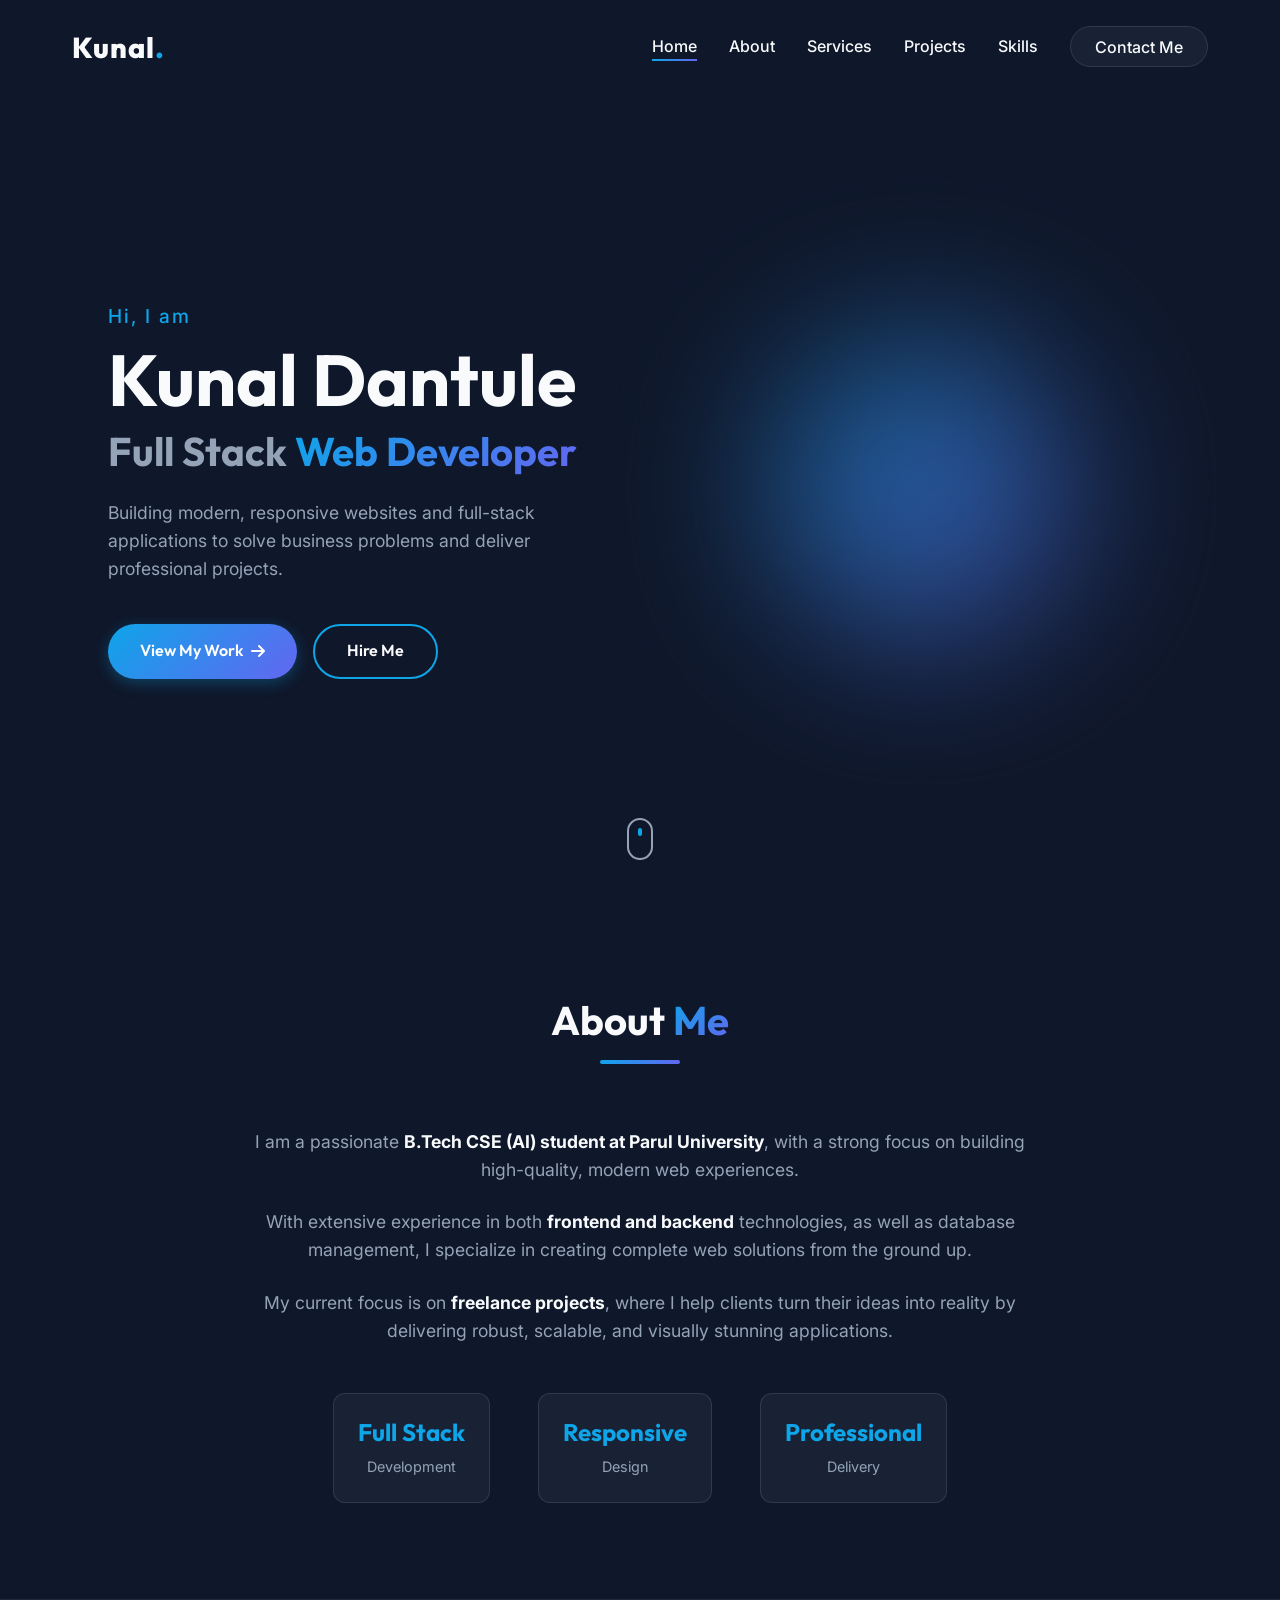
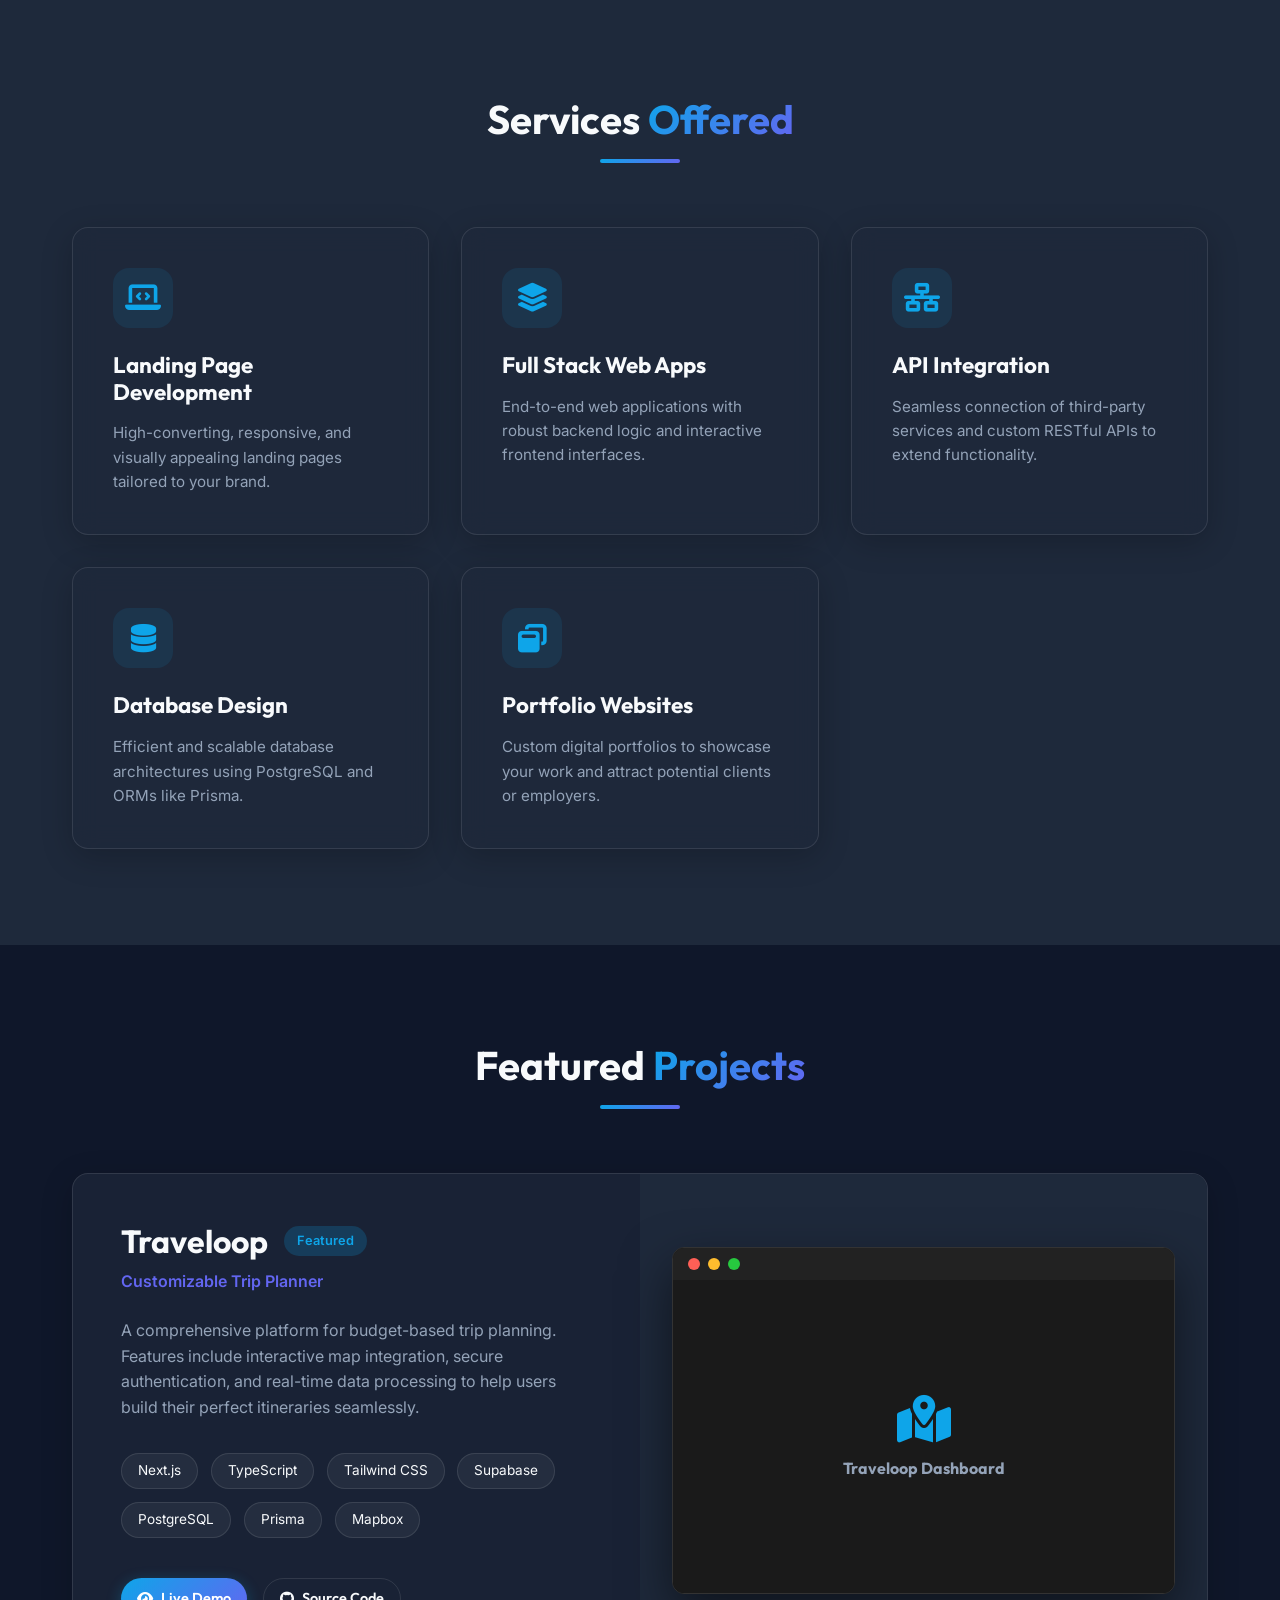
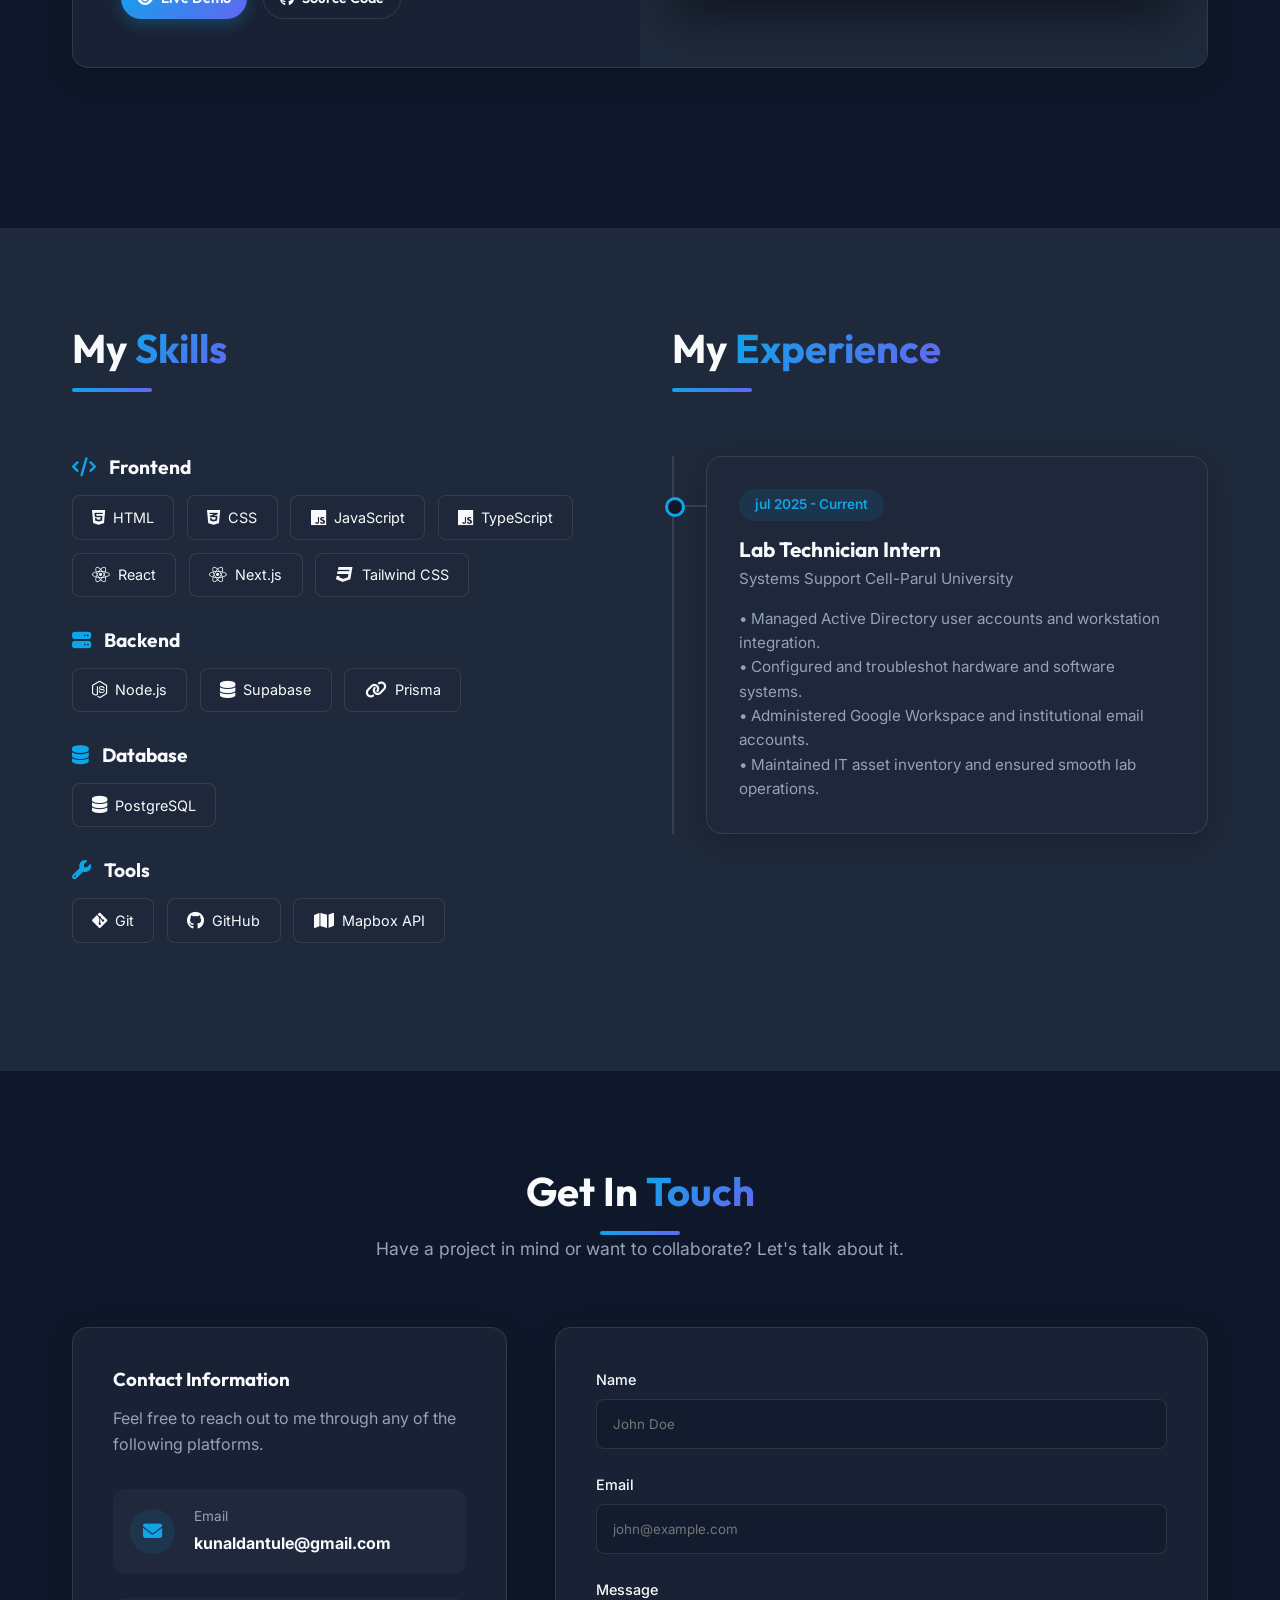
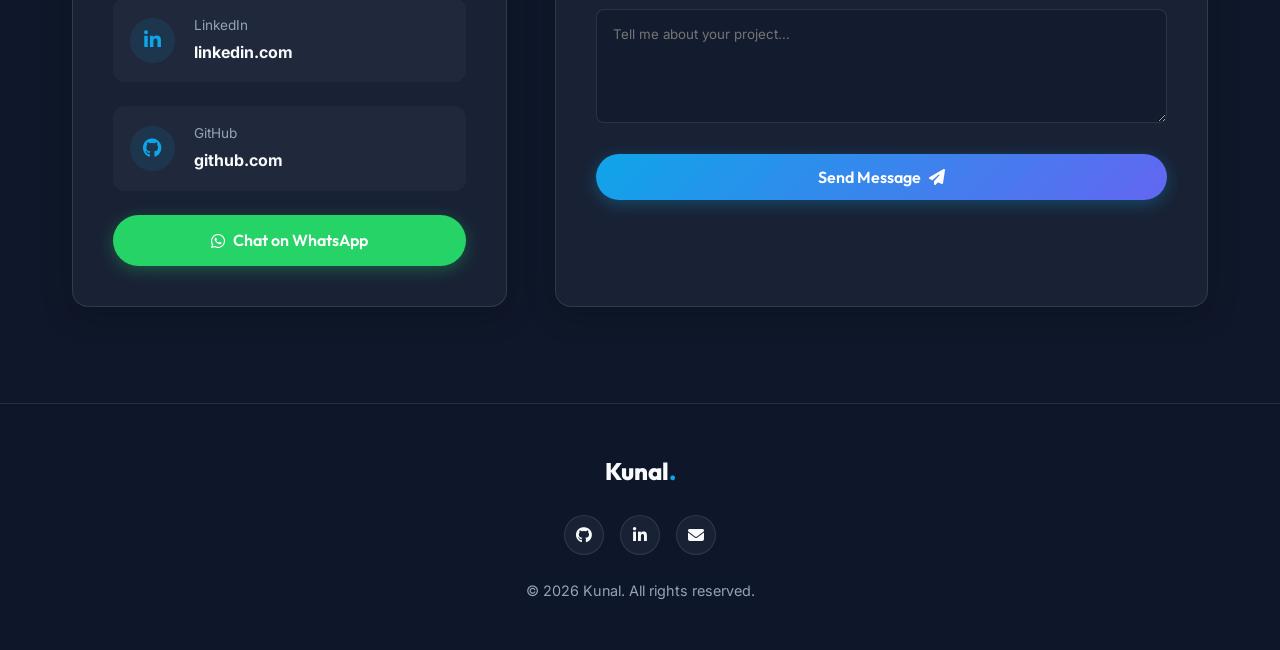
==== index.html @ 317f8882 "first commit" ====
<!DOCTYPE html>
<html lang="en">

<head>
    <meta charset="UTF-8">
    <meta name="viewport" content="width=device-width, initial-scale=1.0">
    <title>Kunal | Full Stack Web Developer</title>
    <meta name="description"
        content="Portfolio of Kunal, a Full Stack Web Developer and B.Tech CSE (AI) student at Parul University.">
    <!-- Google Fonts -->
    <link rel="preconnect" href="https://fonts.googleapis.com">
    <link rel="preconnect" href="https://fonts.gstatic.com" crossorigin>
    <link
        href="https://fonts.googleapis.com/css2?family=Outfit:wght@300;400;500;600;700;800&family=Inter:wght@400;500;600&display=swap"
        rel="stylesheet">
    <!-- FontAwesome for Icons -->
    <link rel="stylesheet" href="https://cdnjs.cloudflare.com/ajax/libs/font-awesome/6.4.0/css/all.min.css">
    <!-- Custom CSS -->
    <link rel="stylesheet" href="css/style.css">
</head>

<body>
    <!-- Navigation -->
    <nav class="navbar" id="navbar">
        <div class="container nav-container">
            <a href="#home" class="logo">Kunal<span>.</span></a>
            <div class="menu-toggle" id="mobile-menu">
                <span class="bar"></span>
                <span class="bar"></span>
                <span class="bar"></span>
            </div>
            <ul class="nav-menu">
                <li><a href="#home" class="nav-link">Home</a></li>
                <li><a href="#about" class="nav-link">About</a></li>
                <li><a href="#services" class="nav-link">Services</a></li>
                <li><a href="#projects" class="nav-link">Projects</a></li>
                <li><a href="#skills" class="nav-link">Skills</a></li>
                <li><a href="#contact" class="nav-link btn-nav">Contact Me</a></li>
            </ul>
        </div>
    </nav>

    <!-- Hero Section -->
    <section id="home" class="hero">
        <div class="container hero-container">
            <div class="hero-content reveal">
                <p class="greeting">Hi, I am</p>
                <h1 class="name">Kunal Dantule</h1>
                <h2 class="title">Full Stack <span class="gradient-text">Web Developer</span></h2>
                <p class="value-prop">Building modern, responsive websites and full-stack applications to solve business
                    problems and deliver professional projects.</p>
                <div class="hero-cta">
                    <a href="#projects" class="btn btn-primary">View My Work <i class="fa-solid fa-arrow-right"></i></a>
                    <a href="#contact" class="btn btn-secondary">Hire Me</a>
                </div>
            </div>
            <div class="hero-image reveal-right">
                <!-- Abstract glowing shape instead of actual image for now -->
                <div class="glow-shape"></div>
            </div>
        </div>
        <div class="scroll-indicator">
            <a href="#about">
                <div class="mouse"></div>
            </a>
        </div>
    </section>

    <!-- About Section -->
    <section id="about" class="about section-padding">
        <div class="container">
            <div class="section-title reveal">
                <h2>About <span class="gradient-text">Me</span></h2>
                <div class="underline"></div>
            </div>
            <div class="about-content">
                <div class="about-text reveal">
                    <p>I am a passionate <strong>B.Tech CSE (AI) student at Parul University</strong>, with a strong
                        focus on building high-quality, modern web experiences.</p>
                    <p>With extensive experience in both <strong>frontend and backend</strong> technologies, as well as
                        database management, I specialize in creating complete web solutions from the ground up.</p>
                    <p>My current focus is on <strong>freelance projects</strong>, where I help clients turn their ideas
                        into reality by delivering robust, scalable, and visually stunning applications.</p>

                    <div class="stats-container">
                        <div class="stat-item">
                            <h3>Full Stack</h3>
                            <p>Development</p>
                        </div>
                        <div class="stat-item">
                            <h3>Responsive</h3>
                            <p>Design</p>
                        </div>
                        <div class="stat-item">
                            <h3>Professional</h3>
                            <p>Delivery</p>
                        </div>
                    </div>
                </div>
            </div>
        </div>
    </section>

    <!-- Services Section -->
    <section id="services" class="services section-padding bg-alt">
        <div class="container">
            <div class="section-title reveal">
                <h2>Services <span class="gradient-text">Offered</span></h2>
                <div class="underline"></div>
            </div>
            <div class="services-grid">
                <div class="service-card glass reveal">
                    <div class="icon-wrapper"><i class="fa-solid fa-laptop-code"></i></div>
                    <h3>Landing Page Development</h3>
                    <p>High-converting, responsive, and visually appealing landing pages tailored to your brand.</p>
                </div>
                <div class="service-card glass reveal delay-1">
                    <div class="icon-wrapper"><i class="fa-solid fa-layer-group"></i></div>
                    <h3>Full Stack Web Apps</h3>
                    <p>End-to-end web applications with robust backend logic and interactive frontend interfaces.</p>
                </div>
                <div class="service-card glass reveal delay-2">
                    <div class="icon-wrapper"><i class="fa-solid fa-network-wired"></i></div>
                    <h3>API Integration</h3>
                    <p>Seamless connection of third-party services and custom RESTful APIs to extend functionality.</p>
                </div>
                <div class="service-card glass reveal">
                    <div class="icon-wrapper"><i class="fa-solid fa-database"></i></div>
                    <h3>Database Design</h3>
                    <p>Efficient and scalable database architectures using PostgreSQL and ORMs like Prisma.</p>
                </div>
                <div class="service-card glass reveal delay-1">
                    <div class="icon-wrapper"><i class="fa-solid fa-window-restore"></i></div>
                    <h3>Portfolio Websites</h3>
                    <p>Custom digital portfolios to showcase your work and attract potential clients or employers.</p>
                </div>
            </div>
        </div>
    </section>

    <!-- Featured Projects Section -->
    <section id="projects" class="projects section-padding">
        <div class="container">
            <div class="section-title reveal">
                <h2>Featured <span class="gradient-text">Projects</span></h2>
                <div class="underline"></div>
            </div>
            <div class="project-showcase reveal">
                <div class="project-card glass">
                    <div class="project-info">
                        <div class="project-header">
                            <h3>Traveloop</h3>
                            <span class="badge">Featured</span>
                        </div>
                        <p class="project-subtitle">Customizable Trip Planner</p>
                        <p class="project-desc">A comprehensive platform for budget-based trip planning. Features
                            include interactive map integration, secure authentication, and real-time data processing to
                            help users build their perfect itineraries seamlessly.</p>

                        <div class="tech-stack">
                            <span class="tech-tag">Next.js</span>
                            <span class="tech-tag">TypeScript</span>
                            <span class="tech-tag">Tailwind CSS</span>
                            <span class="tech-tag">Supabase</span>
                            <span class="tech-tag">PostgreSQL</span>
                            <span class="tech-tag">Prisma</span>
                            <span class="tech-tag">Mapbox</span>
                        </div>

                        <div class="project-links">
                            <a href="#" class="btn btn-primary btn-sm"><i class="fa-solid fa-eye"></i> Live Demo</a>
                            <a href="#" class="btn btn-outline btn-sm"><i class="fa-brands fa-github"></i> Source
                                Code</a>
                        </div>
                    </div>
                    <div class="project-visual">
                        <div class="browser-mockup">
                            <div class="browser-header">
                                <span class="dot red"></span>
                                <span class="dot yellow"></span>
                                <span class="dot green"></span>
                            </div>
                            <div class="browser-content">
                                <div class="mockup-placeholder">
                                    <i class="fa-solid fa-map-location-dot"></i>
                                    <h4>Traveloop Dashboard</h4>
                                </div>
                            </div>
                        </div>
                    </div>
                </div>
            </div>
        </div>
    </section>

    <!-- Skills & Experience Section -->
    <section id="skills" class="skills-exp section-padding bg-alt">
        <div class="container">
            <div class="grid-2-col">
                <!-- Skills -->
                <div class="skills-section reveal">
                    <div class="section-title left">
                        <h2>My <span class="gradient-text">Skills</span></h2>
                        <div class="underline"></div>
                    </div>

                    <div class="skill-category">
                        <h3><i class="fa-solid fa-code"></i> Frontend</h3>
                        <div class="skill-tags">
                            <span class="skill-tag"><i class="fa-brands fa-html5"></i> HTML</span>
                            <span class="skill-tag"><i class="fa-brands fa-css3-alt"></i> CSS</span>
                            <span class="skill-tag"><i class="fa-brands fa-js"></i> JavaScript</span>
                            <span class="skill-tag"><i class="fa-brands fa-js"></i> TypeScript</span>
                            <span class="skill-tag"><i class="fa-brands fa-react"></i> React</span>
                            <span class="skill-tag"><i class="fa-brands fa-react"></i> Next.js</span>
                            <span class="skill-tag"><i class="fa-brands fa-css3"></i> Tailwind CSS</span>
                        </div>
                    </div>

                    <div class="skill-category">
                        <h3><i class="fa-solid fa-server"></i> Backend</h3>
                        <div class="skill-tags">
                            <span class="skill-tag"><i class="fa-brands fa-node-js"></i> Node.js</span>
                            <span class="skill-tag"><i class="fa-solid fa-database"></i> Supabase</span>
                            <span class="skill-tag"><i class="fa-solid fa-link"></i> Prisma</span>
                        </div>
                    </div>

                    <div class="skill-category">
                        <h3><i class="fa-solid fa-database"></i> Database</h3>
                        <div class="skill-tags">
                            <span class="skill-tag"><i class="fa-solid fa-database"></i> PostgreSQL</span>
                        </div>
                    </div>

                    <div class="skill-category">
                        <h3><i class="fa-solid fa-wrench"></i> Tools</h3>
                        <div class="skill-tags">
                            <span class="skill-tag"><i class="fa-brands fa-git-alt"></i> Git</span>
                            <span class="skill-tag"><i class="fa-brands fa-github"></i> GitHub</span>
                            <span class="skill-tag"><i class="fa-solid fa-map"></i> Mapbox API</span>
                        </div>
                    </div>
                </div>

                <!-- Experience -->
                <div class="experience-section reveal delay-1">
                    <div class="section-title left">
                        <h2>My <span class="gradient-text">Experience</span></h2>
                        <div class="underline"></div>
                    </div>

                    <div class="timeline">
                        <div class="timeline-item glass">
                            <div class="timeline-dot"></div>
                            <div class="timeline-date">jul 2025 - Current</div>
                            <h3 class="timeline-title">Lab Technician Intern</h3>
                            <p class="timeline-company">Systems Support Cell-Parul University</p>
                            <p class="timeline-desc">• Managed Active Directory user accounts and workstation integration. <br>
                            • Configured and troubleshot hardware and software systems. <br>
                            • Administered Google Workspace and institutional email accounts. <br>
                            • Maintained IT asset inventory and ensured smooth lab operations.</p>
                        </div>
                    </div>
                </div>
            </div>
        </div>
    </section>

    <!-- Contact Section -->
    <section id="contact" class="contact section-padding">
        <div class="container">
            <div class="section-title reveal">
                <h2>Get In <span class="gradient-text">Touch</span></h2>
                <div class="underline"></div>
                <p class="contact-subtitle">Have a project in mind or want to collaborate? Let's talk about it.</p>
            </div>

            <div class="contact-grid">
                <div class="contact-info glass reveal">
                    <h3>Contact Information</h3>
                    <p>Feel free to reach out to me through any of the following platforms.</p>

                    <ul class="contact-links">
                        <li>
                            <a href="mailto:kunaldantule@gmail.com" class="contact-item">
                                <div class="contact-icon"><i class="fa-solid fa-envelope"></i></div>
                                <div class="contact-text">
                                    <span>Email</span>
                                    <strong>kunaldantule@gmail.com</strong>
                                </div>
                            </a>
                        </li>
                        <li>
                            <a href="https://www.linkedin.com/in/kunaldantule95/" target="_blank" class="contact-item">
                                <div class="contact-icon"><i class="fa-brands fa-linkedin-in"></i></div>
                                <div class="contact-text">
                                    <span>LinkedIn</span>
                                    <strong>linkedin.com</strong>
                                </div>
                            </a>
                        </li>
                        <li>
                            <a href="https://github.com/Kunaladantule" target="_blank" class="contact-item">
                                <div class="contact-icon"><i class="fa-brands fa-github"></i></div>
                                <div class="contact-text">
                                    <span>GitHub</span>
                                    <strong>github.com</strong>
                                </div>
                            </a>
                        </li>
                    </ul>

                    <div class="whatsapp-cta mt-4">
                        <a href="https://wa.me/9584668971" target="_blank" class="btn btn-whatsapp full-width">
                            <i class="fa-brands fa-whatsapp"></i> Chat on WhatsApp
                        </a>
                    </div>
                </div>

                <div class="contact-form-container glass reveal delay-1">
                    <form id="contactForm" class="contact-form">
                        <input type="hidden" name="access_key" value="49dea5e5-f49d-4288-9aa3-abf41219e0f3">
                        <div class="form-group">
                            <label for="name">Name</label>
                            <input type="text" id="name" name="name" placeholder="John Doe" required>
                        </div>
                        <div class="form-group">
                            <label for="email">Email</label>
                            <input type="email" id="email" name="email" placeholder="john@example.com" required>
                        </div>
                        <div class="form-group">
                            <label for="message">Message</label>
                            <textarea id="message" name="message" rows="5" placeholder="Tell me about your project..."
                                required></textarea>
                        </div>
                        <button type="submit" class="btn btn-primary full-width">Send Message <i
                                class="fa-solid fa-paper-plane"></i></button>
                    </form>
                </div>
            </div>
        </div>
    </section>

    <!-- Footer -->
    <footer>
        <div class="container footer-container">
            <div class="footer-logo">Kunal<span>.</span></div>
            <div class="footer-socials">
                <a href="https://github.com/Kunaladantule"><i class="fa-brands fa-github"></i></a>
                <a href="https://www.linkedin.com/in/kunaldantule95/"><i class="fa-brands fa-linkedin-in"></i></a>
                <a href="mailto:kunaldantule@gmail.com"><i class="fa-solid fa-envelope"></i></a>
            </div>
            <p class="copyright">&copy; <span id="year"></span> Kunal. All rights reserved.</p>
        </div>
    </footer>


    <!-- Custom JS -->
    <script src="js/script.js"></script>
</body>

</html>
---- css/style.css ----
/* Variables */
:root {
    /* Colors */
    --bg-dark: #0f172a; /* Deep Slate */
    --bg-alt: #1e293b;
    --glass-bg: rgba(30, 41, 59, 0.7);
    --glass-border: rgba(255, 255, 255, 0.1);
    
    --primary: #0ea5e9; /* Light Blue */
    --secondary: #6366f1; /* Indigo */
    --gradient: linear-gradient(135deg, var(--primary), var(--secondary));
    
    --text-main: #f8fafc;
    --text-muted: #94a3b8;
    
    /* Typography */
    --font-heading: 'Outfit', sans-serif;
    --font-body: 'Inter', sans-serif;
    
    /* Transitions */
    --transition: all 0.3s ease;
}

* {
    margin: 0;
    padding: 0;
    box-sizing: border-box;
}

html {
    scroll-behavior: smooth;
    scroll-padding-top: 80px;
}

body {
    font-family: var(--font-body);
    background-color: var(--bg-dark);
    color: var(--text-main);
    line-height: 1.6;
    overflow-x: hidden;
}

h1, h2, h3, h4, h5, h6 {
    font-family: var(--font-heading);
    font-weight: 700;
    line-height: 1.2;
}

a {
    text-decoration: none;
    color: inherit;
    transition: var(--transition);
}

ul {
    list-style: none;
}

.container {
    max-width: 1200px;
    margin: 0 auto;
    padding: 0 2rem;
}

.section-padding {
    padding: 6rem 0;
}

.bg-alt {
    background-color: var(--bg-alt);
}

/* Typography & Utilities */
.gradient-text {
    background: var(--gradient);
    -webkit-background-clip: text;
    -webkit-text-fill-color: transparent;
    background-clip: text;
    color: transparent;
    display: inline-block;
}

.section-title {
    text-align: center;
    margin-bottom: 4rem;
}

.section-title.left {
    text-align: left;
}

.section-title h2 {
    font-size: 2.5rem;
    margin-bottom: 1rem;
}

.underline {
    width: 80px;
    height: 4px;
    background: var(--gradient);
    margin: 0 auto;
    border-radius: 2px;
}

.section-title.left .underline {
    margin: 0;
}

.glass {
    background: var(--glass-bg);
    backdrop-filter: blur(12px);
    -webkit-backdrop-filter: blur(12px);
    border: 1px solid var(--glass-border);
    border-radius: 16px;
    box-shadow: 0 8px 32px rgba(0, 0, 0, 0.2);
}

.mt-4 { margin-top: 1.5rem; }
.full-width { width: 100%; display: flex; justify-content: center;}

/* Buttons */
.btn {
    display: inline-flex;
    align-items: center;
    justify-content: center;
    gap: 0.5rem;
    padding: 0.8rem 2rem;
    border-radius: 50px;
    font-family: var(--font-heading);
    font-weight: 600;
    font-size: 1rem;
    cursor: pointer;
    transition: var(--transition);
    border: none;
}

.btn-primary {
    background: var(--gradient);
    color: white;
    box-shadow: 0 4px 15px rgba(14, 165, 233, 0.3);
}

.btn-primary:hover {
    transform: translateY(-3px);
    box-shadow: 0 8px 25px rgba(14, 165, 233, 0.4);
}

.btn-secondary {
    background: transparent;
    color: var(--text-main);
    border: 2px solid var(--primary);
}

.btn-secondary:hover {
    background: var(--primary);
    color: white;
}

.btn-outline {
    background: transparent;
    color: var(--text-main);
    border: 1px solid var(--glass-border);
}

.btn-outline:hover {
    background: rgba(255, 255, 255, 0.1);
}

.btn-sm {
    padding: 0.5rem 1rem;
    font-size: 0.9rem;
}

.btn-whatsapp {
    background: #25D366;
    color: white;
    box-shadow: 0 4px 15px rgba(37, 211, 102, 0.3);
}

.btn-whatsapp:hover {
    background: #128C7E;
    transform: translateY(-2px);
    box-shadow: 0 6px 20px rgba(37, 211, 102, 0.4);
}

/* Navigation */
.navbar {
    position: fixed;
    top: 0;
    left: 0;
    width: 100%;
    z-index: 1000;
    padding: 1.5rem 0;
    transition: var(--transition);
}

.navbar.scrolled {
    padding: 1rem 0;
    background: rgba(15, 23, 42, 0.9);
    backdrop-filter: blur(10px);
    border-bottom: 1px solid var(--glass-border);
    box-shadow: 0 4px 30px rgba(0, 0, 0, 0.3);
}

.nav-container {
    display: flex;
    justify-content: space-between;
    align-items: center;
}

.logo {
    font-family: var(--font-heading);
    font-size: 1.8rem;
    font-weight: 800;
    letter-spacing: 1px;
}

.logo span {
    color: var(--primary);
}

.nav-menu {
    display: flex;
    align-items: center;
    gap: 2rem;
}

.nav-link {
    font-size: 1rem;
    font-weight: 500;
    position: relative;
}

.nav-link::after {
    content: '';
    position: absolute;
    bottom: -5px;
    left: 0;
    width: 0;
    height: 2px;
    background: var(--gradient);
    transition: var(--transition);
}

.nav-link:hover::after,
.nav-link.active::after {
    width: 100%;
}

.btn-nav {
    background: var(--glass-bg);
    border: 1px solid var(--glass-border);
    padding: 0.6rem 1.5rem;
    border-radius: 50px;
}

.btn-nav::after {
    display: none;
}

.btn-nav:hover {
    background: var(--gradient);
    border-color: transparent;
}

.menu-toggle {
    display: none;
    cursor: pointer;
}

.bar {
    display: block;
    width: 25px;
    height: 3px;
    margin: 5px auto;
    transition: var(--transition);
    background-color: var(--text-main);
    border-radius: 3px;
}

/* Hero Section */
.hero {
    height: 100vh;
    display: flex;
    align-items: center;
    position: relative;
    padding-top: 80px;
}

.hero-container {
    display: grid;
    grid-template-columns: 1fr 1fr;
    gap: 4rem;
    align-items: center;
}

.greeting {
    color: var(--primary);
    font-size: 1.2rem;
    font-weight: 500;
    margin-bottom: 0.5rem;
    letter-spacing: 2px;
}

.name {
    font-size: 4.5rem;
    line-height: 1.1;
    margin-bottom: 0.5rem;
}

.title {
    font-size: 2.5rem;
    margin-bottom: 1.5rem;
    color: var(--text-muted);
}

.value-prop {
    font-size: 1.1rem;
    color: var(--text-muted);
    margin-bottom: 2.5rem;
    max-width: 500px;
}

.hero-cta {
    display: flex;
    gap: 1rem;
}

.hero-image {
    position: relative;
    height: 400px;
    display: flex;
    justify-content: center;
    align-items: center;
}

.glow-shape {
    width: 300px;
    height: 300px;
    background: var(--gradient);
    border-radius: 50%;
    filter: blur(80px);
    opacity: 0.6;
    animation: pulse 4s ease-in-out infinite alternate;
}

@keyframes pulse {
    0% { transform: scale(0.8); opacity: 0.4; }
    100% { transform: scale(1.2); opacity: 0.8; }
}

.scroll-indicator {
    position: absolute;
    bottom: 40px;
    left: 50%;
    transform: translateX(-50%);
    animation: bounce 2s infinite;
}

.mouse {
    width: 26px;
    height: 42px;
    border: 2px solid var(--text-muted);
    border-radius: 15px;
    position: relative;
}

.mouse::before {
    content: '';
    position: absolute;
    top: 8px;
    left: 50%;
    transform: translateX(-50%);
    width: 4px;
    height: 8px;
    background: var(--primary);
    border-radius: 2px;
}

@keyframes bounce {
    0%, 20%, 50%, 80%, 100% { transform: translateY(0) translateX(-50%); }
    40% { transform: translateY(-20px) translateX(-50%); }
    60% { transform: translateY(-10px) translateX(-50%); }
}

/* About Section */
.about-content {
    max-width: 800px;
    margin: 0 auto;
    text-align: center;
}

.about-text p {
    font-size: 1.1rem;
    color: var(--text-muted);
    margin-bottom: 1.5rem;
}

.about-text strong {
    color: var(--text-main);
}

.stats-container {
    display: flex;
    justify-content: center;
    gap: 3rem;
    margin-top: 3rem;
    flex-wrap: wrap;
}

.stat-item {
    padding: 1.5rem;
    background: var(--glass-bg);
    border: 1px solid var(--glass-border);
    border-radius: 12px;
    min-width: 150px;
    transition: var(--transition);
}

.stat-item:hover {
    transform: translateY(-5px);
    border-color: var(--primary);
}

.stat-item h3 {
    color: var(--primary);
    font-size: 1.5rem;
    margin-bottom: 0.5rem;
}

.stat-item p {
    margin: 0;
    font-size: 0.9rem;
}

/* Services Section */
.services-grid {
    display: grid;
    grid-template-columns: repeat(auto-fit, minmax(300px, 1fr));
    gap: 2rem;
}

.service-card {
    padding: 2.5rem;
    transition: var(--transition);
}

.service-card:hover {
    transform: translateY(-10px);
    border-color: rgba(14, 165, 233, 0.5);
    box-shadow: 0 15px 40px rgba(0, 0, 0, 0.4);
}

.icon-wrapper {
    width: 60px;
    height: 60px;
    border-radius: 16px;
    background: rgba(14, 165, 233, 0.1);
    display: flex;
    align-items: center;
    justify-content: center;
    font-size: 1.8rem;
    color: var(--primary);
    margin-bottom: 1.5rem;
    transition: var(--transition);
}

.service-card:hover .icon-wrapper {
    background: var(--gradient);
    color: white;
}

.service-card h3 {
    font-size: 1.4rem;
    margin-bottom: 1rem;
}

.service-card p {
    color: var(--text-muted);
    font-size: 0.95rem;
}

/* Projects Section */
.project-card {
    display: grid;
    grid-template-columns: 1fr 1fr;
    gap: 0;
    overflow: hidden;
    margin-bottom: 4rem;
}

.project-info {
    padding: 3rem;
    display: flex;
    flex-direction: column;
    justify-content: center;
}

.project-header {
    display: flex;
    align-items: center;
    gap: 1rem;
    margin-bottom: 0.5rem;
}

.project-header h3 {
    font-size: 2rem;
}

.badge {
    background: rgba(14, 165, 233, 0.2);
    color: var(--primary);
    padding: 0.3rem 0.8rem;
    border-radius: 50px;
    font-size: 0.8rem;
    font-weight: 600;
}

.project-subtitle {
    color: var(--secondary);
    font-weight: 600;
    margin-bottom: 1.5rem;
}

.project-desc {
    color: var(--text-muted);
    margin-bottom: 2rem;
}

.tech-stack {
    display: flex;
    flex-wrap: wrap;
    gap: 0.8rem;
    margin-bottom: 2.5rem;
}

.tech-tag {
    background: rgba(255, 255, 255, 0.05);
    border: 1px solid var(--glass-border);
    padding: 0.4rem 1rem;
    border-radius: 50px;
    font-size: 0.85rem;
    color: var(--text-main);
}

.project-links {
    display: flex;
    gap: 1rem;
}

.project-visual {
    background: var(--bg-alt);
    padding: 2rem;
    display: flex;
    align-items: center;
    justify-content: center;
}

.browser-mockup {
    width: 100%;
    background: #111;
    border-radius: 12px;
    overflow: hidden;
    box-shadow: 0 20px 50px rgba(0, 0, 0, 0.5);
    border: 1px solid #333;
}

.browser-header {
    background: #222;
    padding: 10px 15px;
    display: flex;
    gap: 8px;
}

.dot {
    width: 12px;
    height: 12px;
    border-radius: 50%;
}

.dot.red { background: #ff5f56; }
.dot.yellow { background: #ffbd2e; }
.dot.green { background: #27c93f; }

.browser-content {
    aspect-ratio: 16/10;
    background: #1a1a1a;
    display: flex;
    align-items: center;
    justify-content: center;
}

.mockup-placeholder {
    text-align: center;
    color: var(--text-muted);
}

.mockup-placeholder i {
    font-size: 3rem;
    color: var(--primary);
    margin-bottom: 1rem;
}

/* Skills & Experience Section */
.grid-2-col {
    display: grid;
    grid-template-columns: 1fr 1fr;
    gap: 4rem;
}

.skill-category {
    margin-bottom: 2rem;
}

.skill-category h3 {
    font-size: 1.2rem;
    margin-bottom: 1rem;
    display: flex;
    align-items: center;
    gap: 0.8rem;
    color: var(--text-main);
}

.skill-category h3 i {
    color: var(--primary);
}

.skill-tags {
    display: flex;
    flex-wrap: wrap;
    gap: 0.8rem;
}

.skill-tag {
    background: var(--glass-bg);
    border: 1px solid var(--glass-border);
    padding: 0.6rem 1.2rem;
    border-radius: 8px;
    font-size: 0.9rem;
    display: flex;
    align-items: center;
    gap: 0.5rem;
    transition: var(--transition);
}

.skill-tag:hover {
    border-color: var(--primary);
    background: rgba(14, 165, 233, 0.1);
    transform: translateY(-2px);
}

.skill-tag i {
    font-size: 1.1rem;
}

/* Experience Timeline */
.timeline {
    position: relative;
    border-left: 2px solid var(--glass-border);
    padding-left: 2rem;
    margin-top: 2rem;
}

.timeline-item {
    position: relative;
    padding: 2rem;
    margin-bottom: 2rem;
}

.timeline-item::before {
    content: '';
    position: absolute;
    left: -2rem;
    top: 0;
    width: 2rem;
    height: 2px;
    background: var(--glass-border);
    top: 3rem;
}

.timeline-dot {
    position: absolute;
    left: -2.6rem;
    top: 2.5rem;
    width: 20px;
    height: 20px;
    border-radius: 50%;
    background: var(--bg-dark);
    border: 3px solid var(--primary);
    z-index: 2;
}

.timeline-date {
    display: inline-block;
    padding: 0.3rem 1rem;
    background: rgba(14, 165, 233, 0.1);
    color: var(--primary);
    border-radius: 50px;
    font-size: 0.85rem;
    font-weight: 600;
    margin-bottom: 1rem;
}

.timeline-title {
    font-size: 1.3rem;
    margin-bottom: 0.3rem;
}

.timeline-company {
    color: var(--text-muted);
    font-size: 0.95rem;
    margin-bottom: 1rem;
}

.timeline-desc {
    font-size: 0.95rem;
    color: var(--text-muted);
}

/* Contact Section */
.contact-grid {
    display: grid;
    grid-template-columns: 1fr 1.5fr;
    gap: 3rem;
}

.contact-subtitle {
    color: var(--text-muted);
    font-size: 1.1rem;
}

.contact-info {
    padding: 2.5rem;
}

.contact-info h3 {
    margin-bottom: 1rem;
}

.contact-info p {
    color: var(--text-muted);
    margin-bottom: 2rem;
}

.contact-links {
    display: flex;
    flex-direction: column;
    gap: 1.5rem;
}

.contact-item {
    display: flex;
    align-items: center;
    gap: 1.2rem;
    padding: 1rem;
    border-radius: 12px;
    background: rgba(255, 255, 255, 0.03);
    border: 1px solid transparent;
    transition: var(--transition);
}

.contact-item:hover {
    background: rgba(255, 255, 255, 0.05);
    border-color: var(--glass-border);
}

.contact-icon {
    width: 45px;
    height: 45px;
    background: rgba(14, 165, 233, 0.1);
    color: var(--primary);
    border-radius: 50%;
    display: flex;
    align-items: center;
    justify-content: center;
    font-size: 1.2rem;
}

.contact-text span {
    display: block;
    font-size: 0.85rem;
    color: var(--text-muted);
    margin-bottom: 0.2rem;
}

.contact-text strong {
    font-size: 1rem;
    color: var(--text-main);
}

.contact-form-container {
    padding: 2.5rem;
}

.form-group {
    margin-bottom: 1.5rem;
}

.form-group label {
    display: block;
    margin-bottom: 0.5rem;
    font-weight: 500;
    font-size: 0.9rem;
}

.form-group input,
.form-group textarea {
    width: 100%;
    padding: 1rem;
    background: rgba(15, 23, 42, 0.5);
    border: 1px solid var(--glass-border);
    border-radius: 8px;
    color: var(--text-main);
    font-family: var(--font-body);
    transition: var(--transition);
}

.form-group input:focus,
.form-group textarea:focus {
    outline: none;
    border-color: var(--primary);
    background: rgba(15, 23, 42, 0.8);
    box-shadow: 0 0 0 3px rgba(14, 165, 233, 0.1);
}

/* Footer */
footer {
    background: rgba(15, 23, 42, 0.9);
    border-top: 1px solid var(--glass-border);
    padding: 3rem 0;
    text-align: center;
}

.footer-container {
    display: flex;
    flex-direction: column;
    align-items: center;
    gap: 1.5rem;
}

.footer-logo {
    font-family: var(--font-heading);
    font-size: 1.5rem;
    font-weight: 800;
}

.footer-logo span {
    color: var(--primary);
}

.footer-socials {
    display: flex;
    gap: 1rem;
}

.footer-socials a {
    width: 40px;
    height: 40px;
    background: var(--glass-bg);
    border: 1px solid var(--glass-border);
    border-radius: 50%;
    display: flex;
    align-items: center;
    justify-content: center;
    transition: var(--transition);
}

.footer-socials a:hover {
    background: var(--primary);
    color: white;
    border-color: var(--primary);
    transform: translateY(-3px);
}

.copyright {
    color: var(--text-muted);
    font-size: 0.9rem;
}

/* Animations (Reveal on Scroll) */
.reveal {
    opacity: 0;
    transform: translateY(30px);
    transition: all 0.8s ease;
}

.reveal.active {
    opacity: 1;
    transform: translateY(0);
}

.reveal-right {
    opacity: 0;
    transform: translateX(30px);
    transition: all 0.8s ease;
}

.reveal-right.active {
    opacity: 1;
    transform: translateX(0);
}

.delay-1 { transition-delay: 0.2s; }
.delay-2 { transition-delay: 0.4s; }

/* Responsive Design */
@media (max-width: 992px) {
    .hero-container,
    .grid-2-col,
    .contact-grid {
        grid-template-columns: 1fr;
    }
    
    .hero {
        height: auto;
        padding: 120px 0 60px;
    }
    
    .hero-content {
        text-align: center;
    }
    
    .value-prop {
        margin: 0 auto 2.5rem;
    }
    
    .hero-cta {
        justify-content: center;
    }
    
    .project-card {
        grid-template-columns: 1fr;
    }
    
    .project-visual {
        order: -1;
    }
}

@media (max-width: 768px) {
    .menu-toggle {
        display: block;
        z-index: 1001;
    }
    
    .menu-toggle.is-active .bar:nth-child(2) { opacity: 0; }
    .menu-toggle.is-active .bar:nth-child(1) { transform: translateY(8px) rotate(45deg); }
    .menu-toggle.is-active .bar:nth-child(3) { transform: translateY(-8px) rotate(-45deg); }
    
    .nav-menu {
        position: fixed;
        left: 100%;
        top: 0;
        gap: 0;
        flex-direction: column;
        background: rgba(15, 23, 42, 0.95);
        backdrop-filter: blur(15px);
        width: 100%;
        height: 100vh;
        text-align: center;
        transition: 0.3s;
        justify-content: center;
    }
    
    .nav-menu.active {
        left: 0;
    }
    
    .nav-menu li {
        margin: 1.5rem 0;
    }
    
    .name { font-size: 3.5rem; }
    .title { font-size: 2rem; }
    
    .section-padding { padding: 4rem 0; }
    
    .project-info,
    .contact-info,
    .contact-form-container {
        padding: 1.5rem;
    }
}
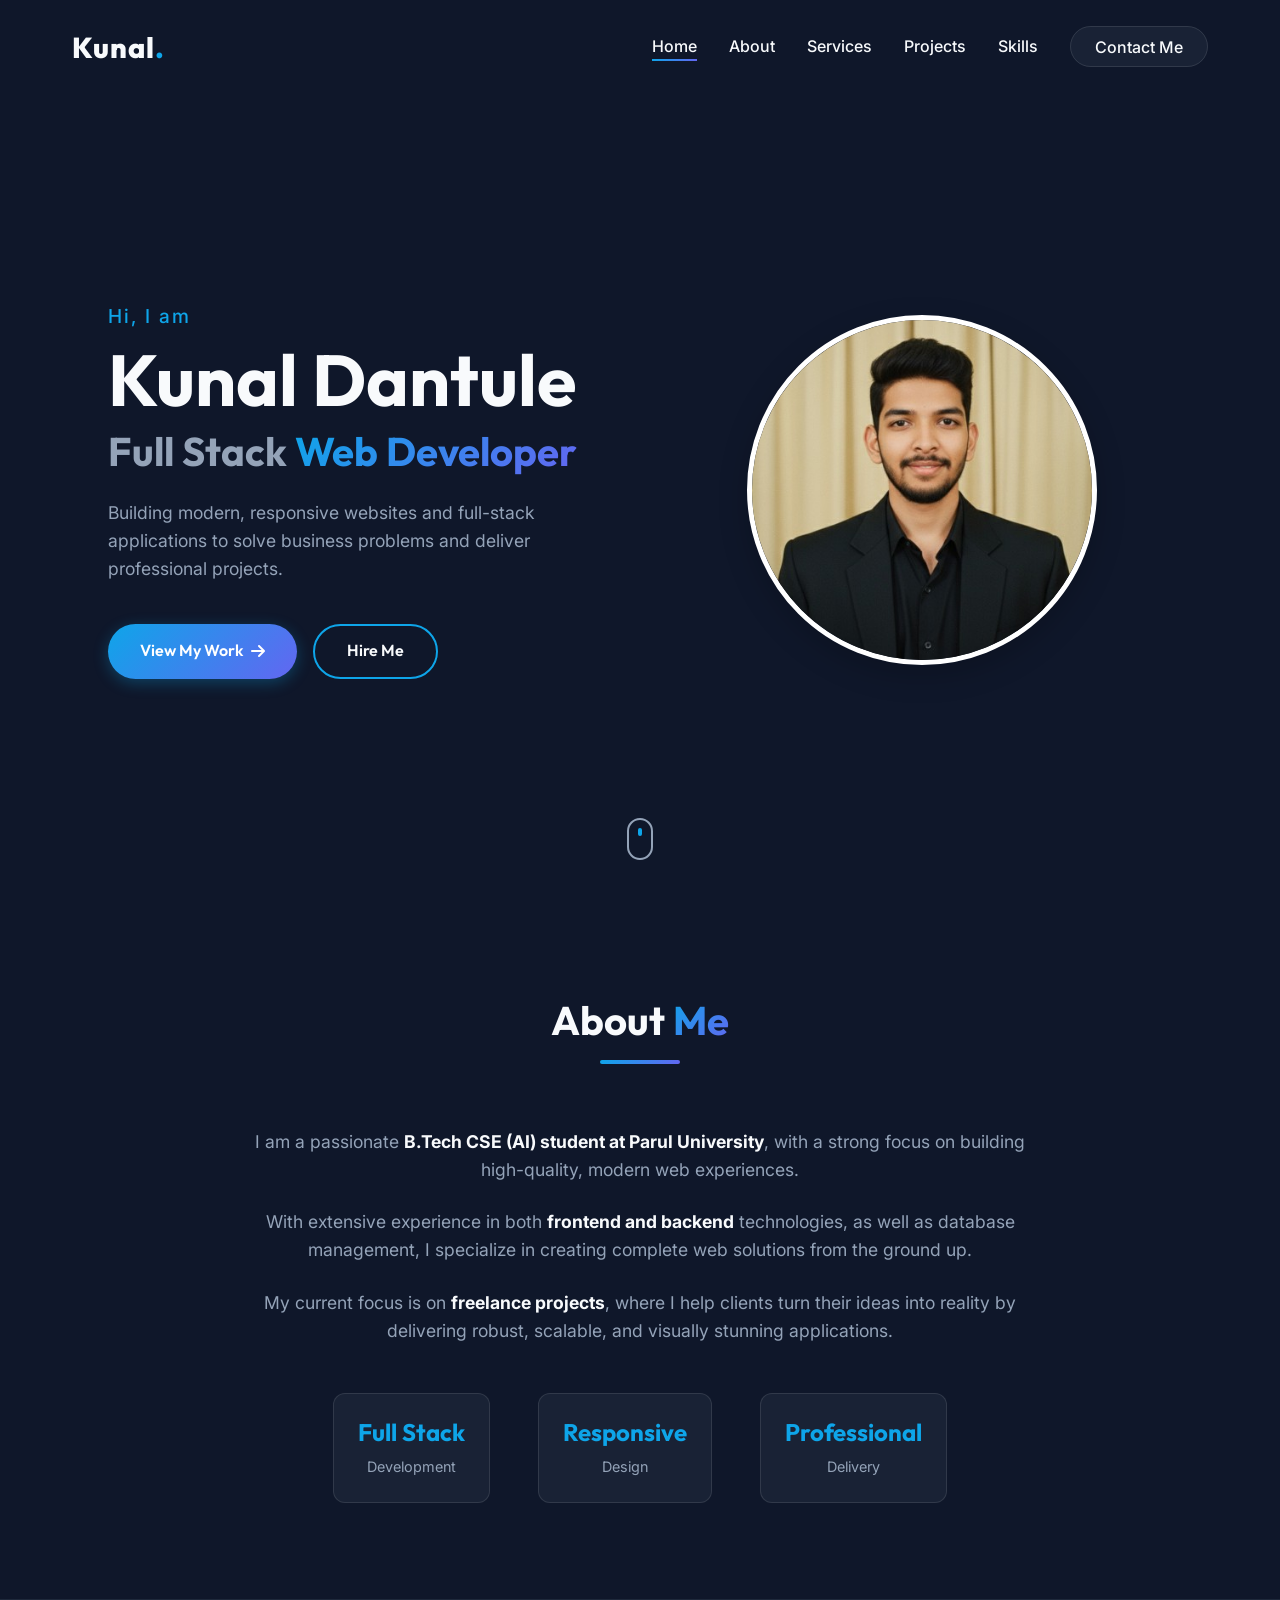
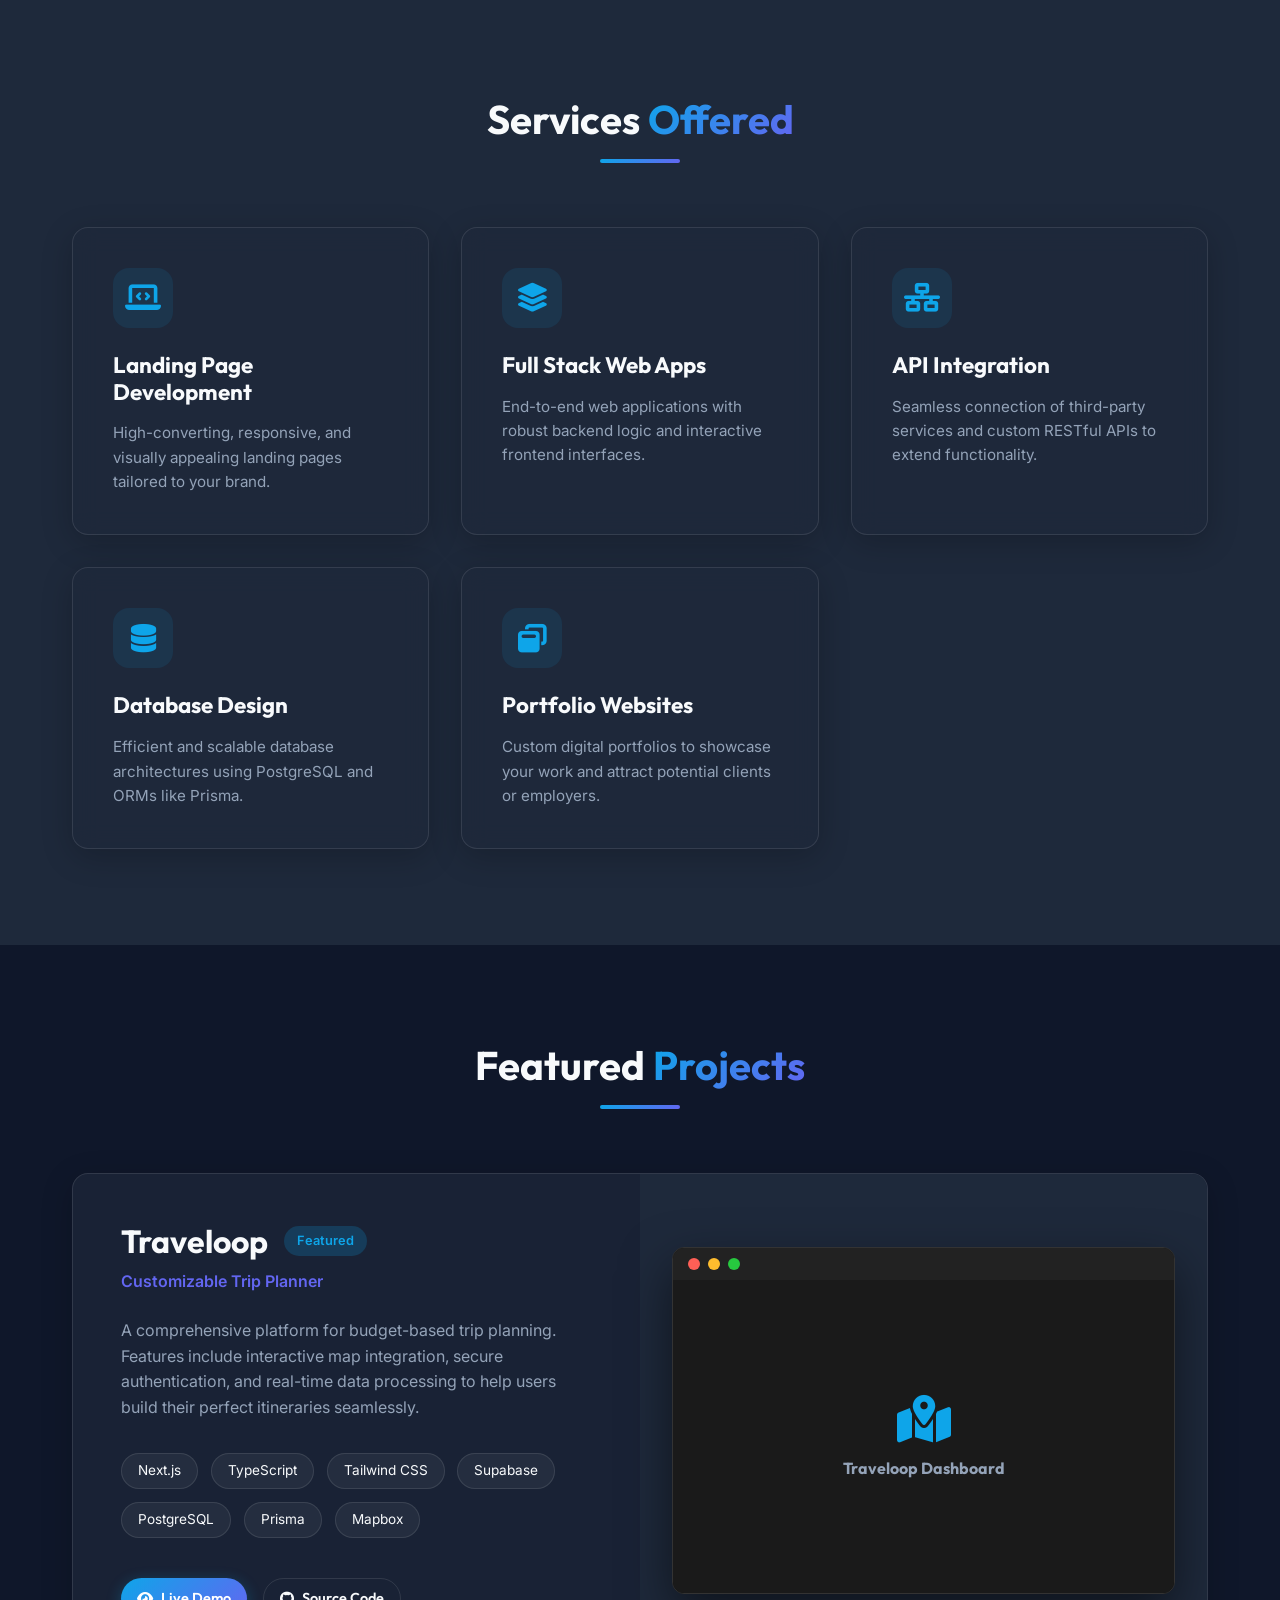
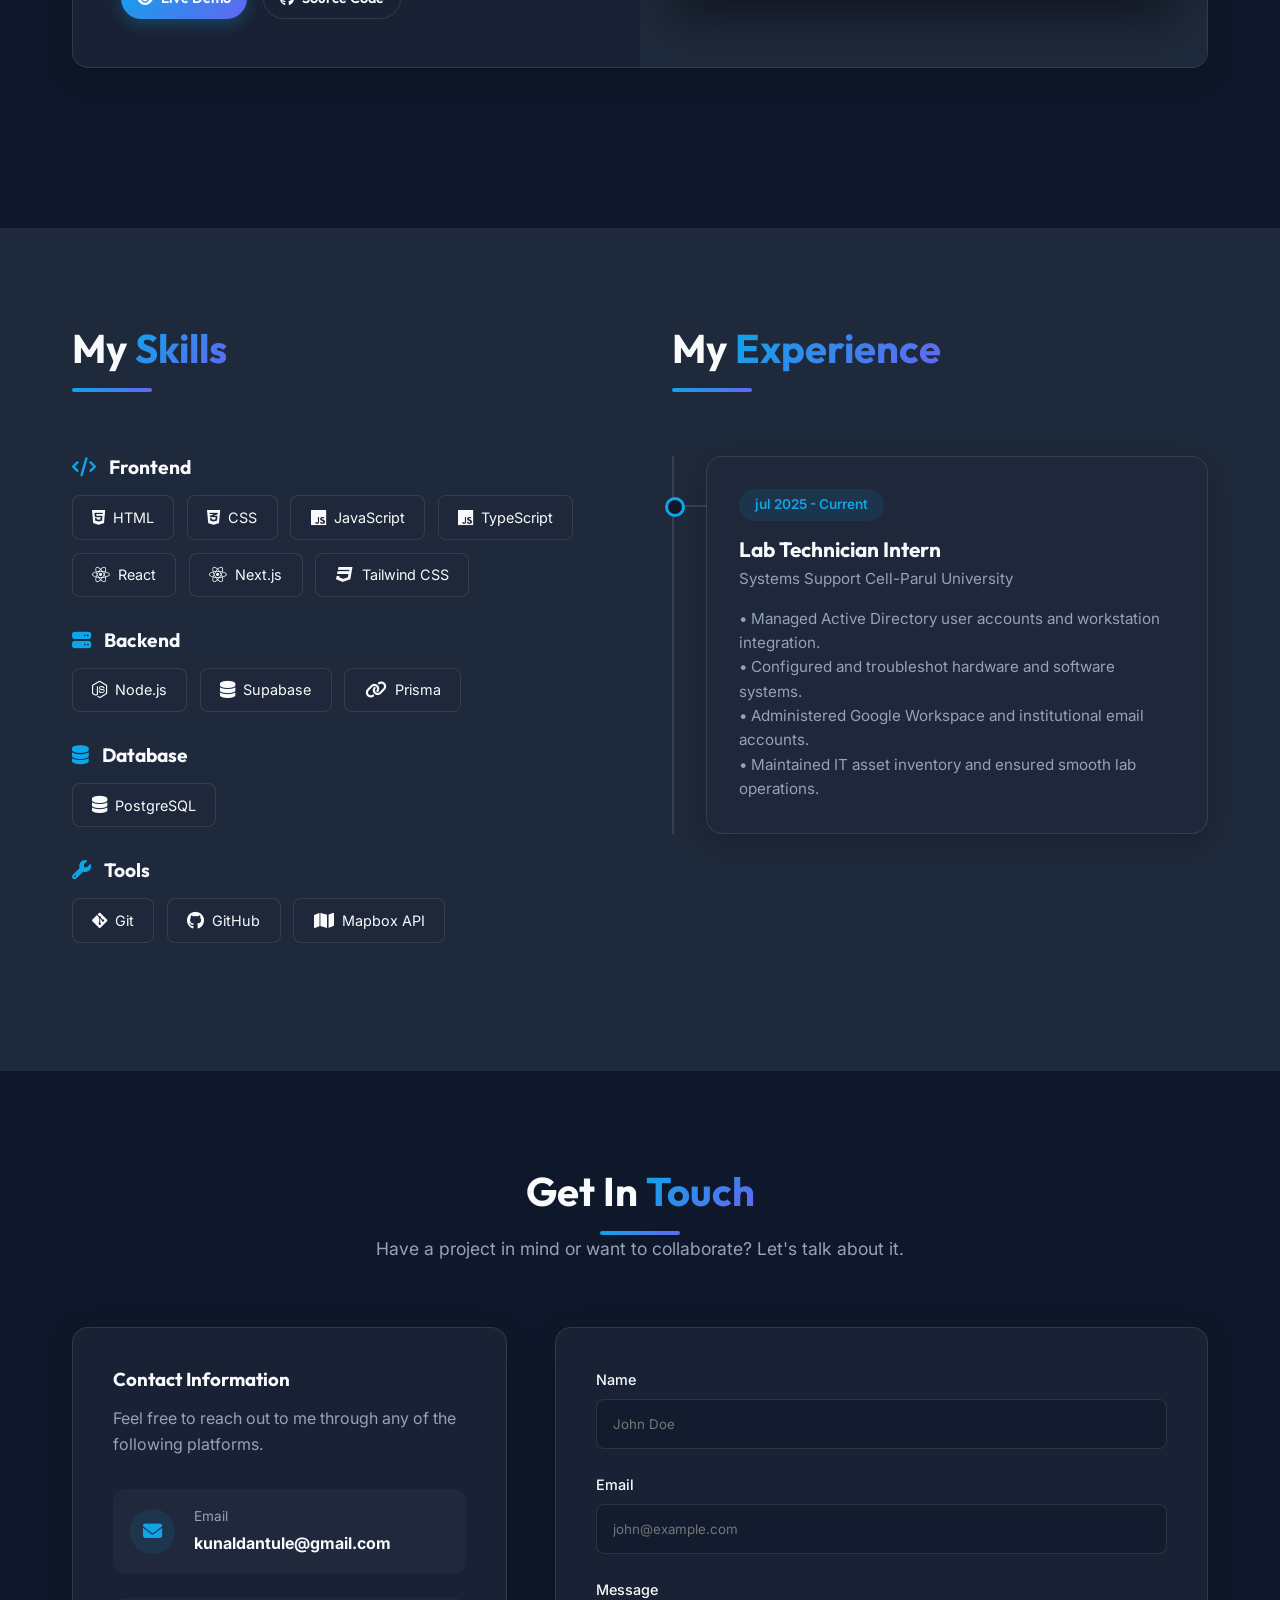
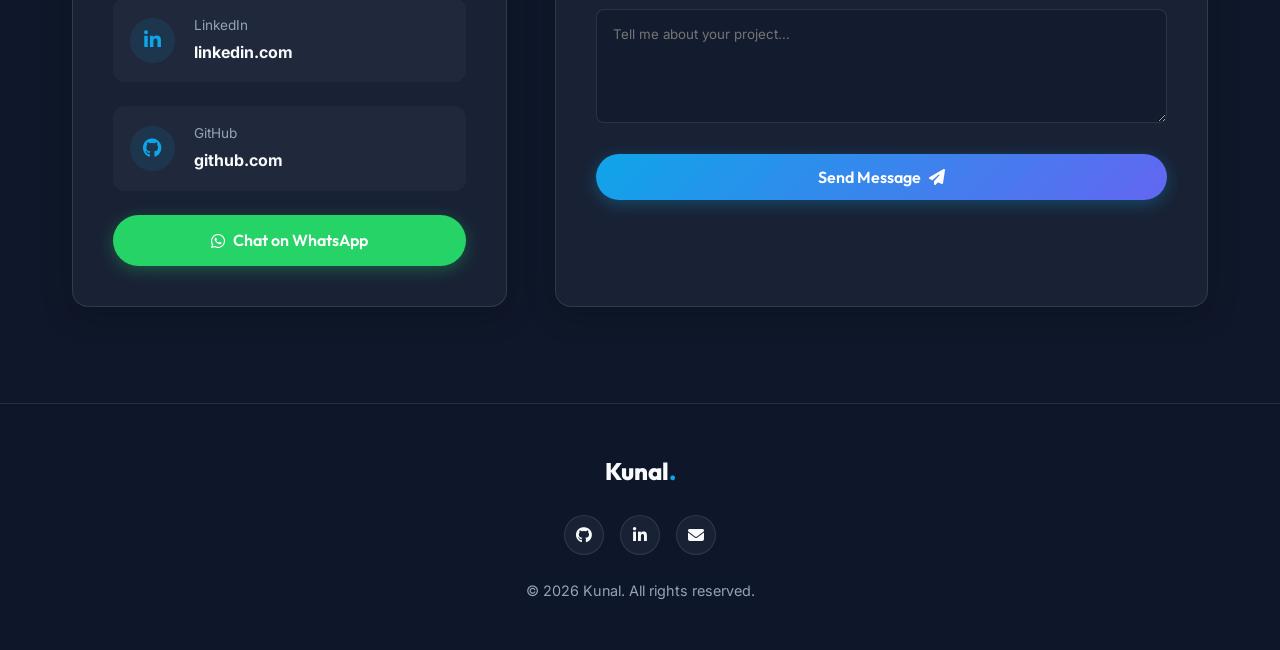
==== commit a02b3d5b: "Updated UI and added profile photo" ====
--- a/index.html
+++ b/index.html
@@ -55,8 +55,7 @@
                 </div>
             </div>
             <div class="hero-image reveal-right">
-                <!-- Abstract glowing shape instead of actual image for now -->
-                <div class="glow-shape"></div>
+                <img src="photo.jpg" alt="Kunal photo" class="hero-profile-image">
             </div>
         </div>
         <div class="scroll-indicator">
--- a/css/style.css
+++ b/css/style.css
@@ -981,3 +981,11 @@
         padding: 1.5rem;
     }
 }
+.hero-profile-image {
+    width: 350px;          /* Adjust size as needed */
+    height: 350px;         /* Keep width and height equal */
+    border-radius: 50%;    /* Makes the image circular */
+    object-fit: cover;     /* Ensures image fills the circle properly */
+    border: 5px solid #ffffff; /* Optional white border */
+    box-shadow: 0 10px 30px rgba(0, 0, 0, 0.2); /* Optional shadow */
+}
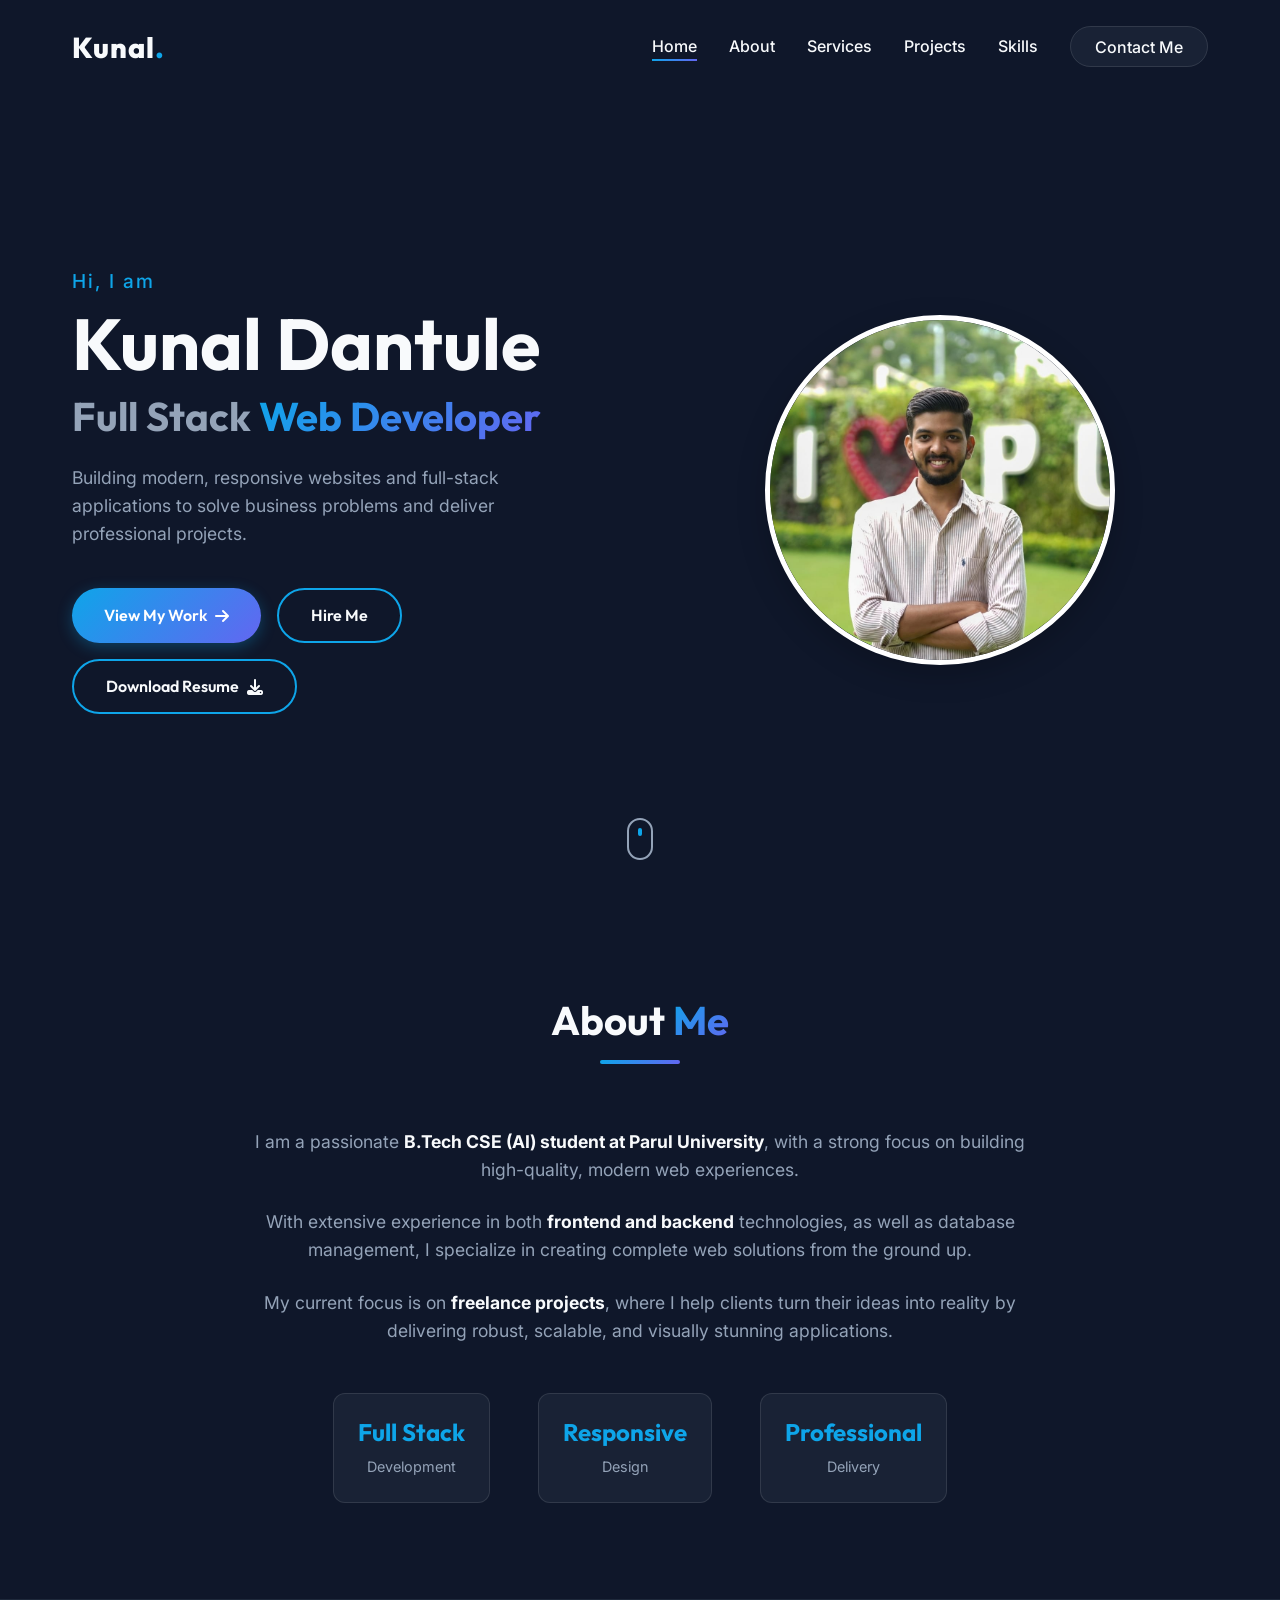
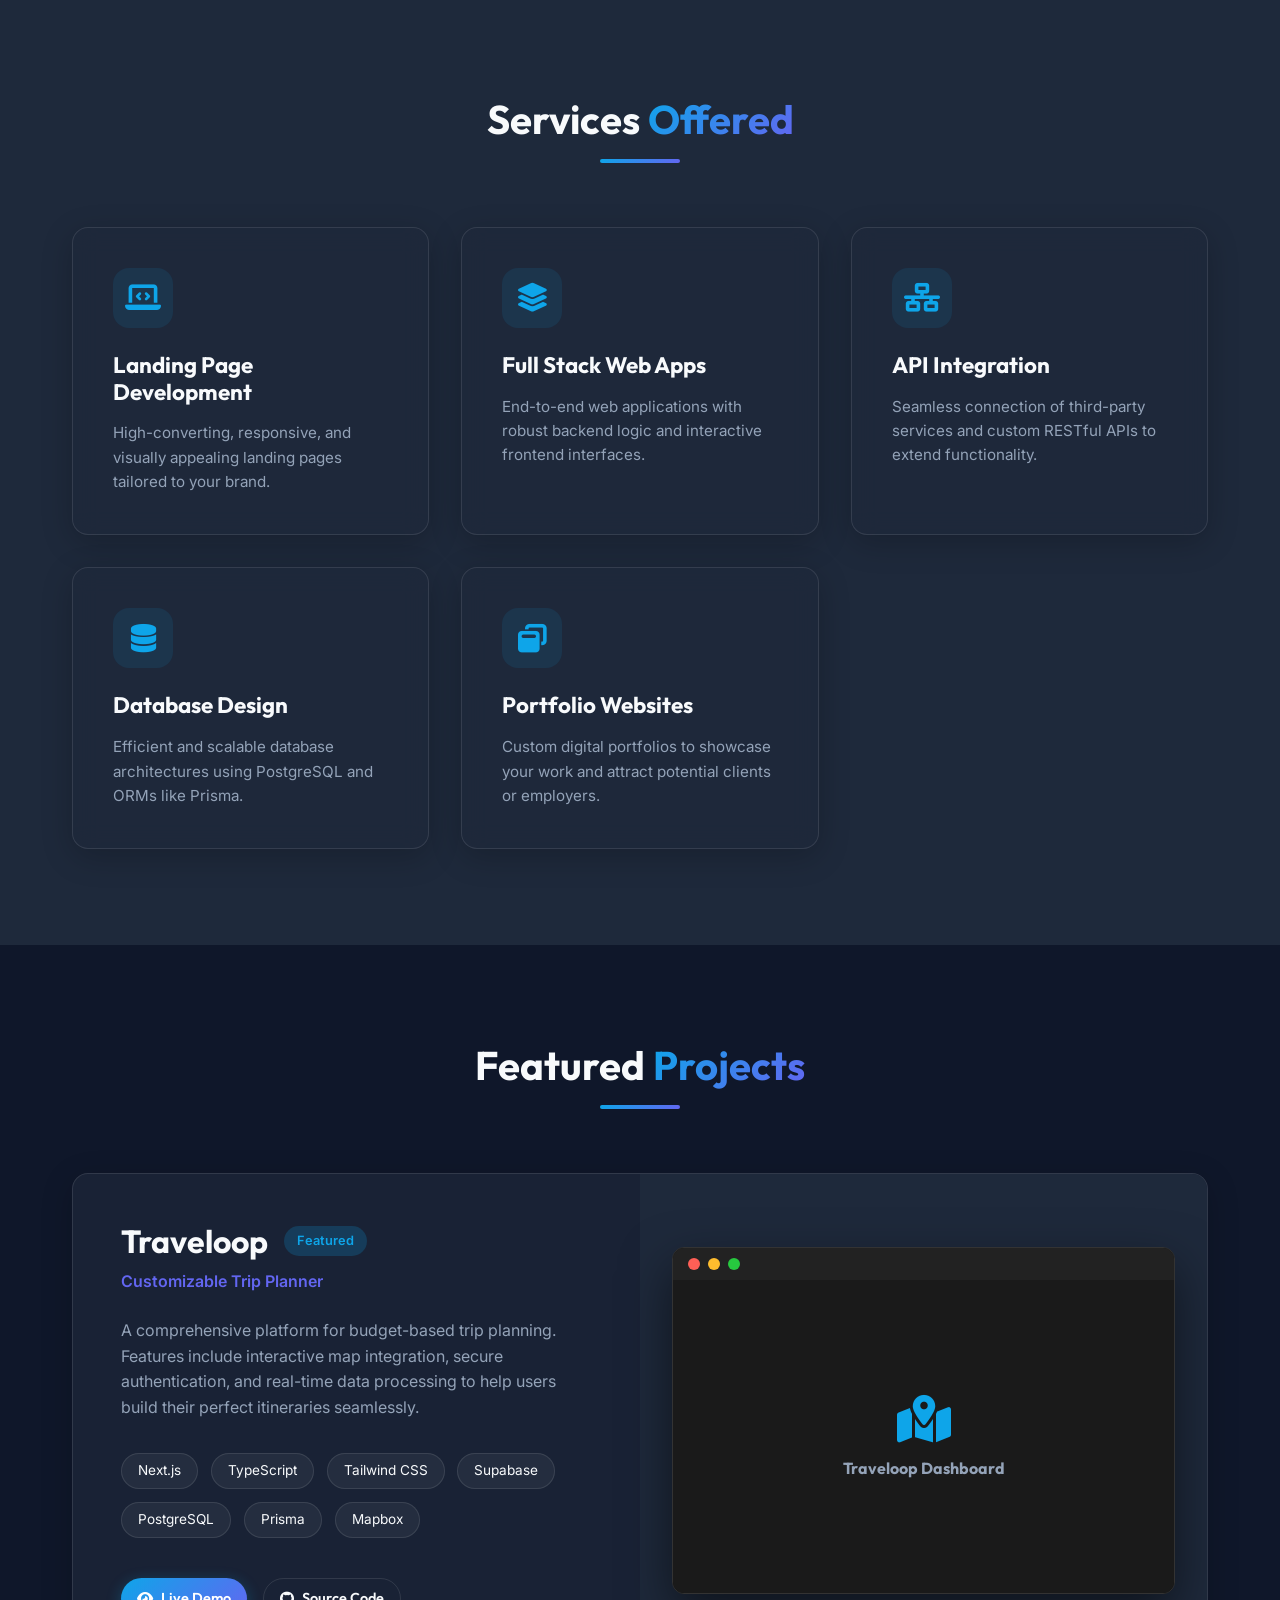
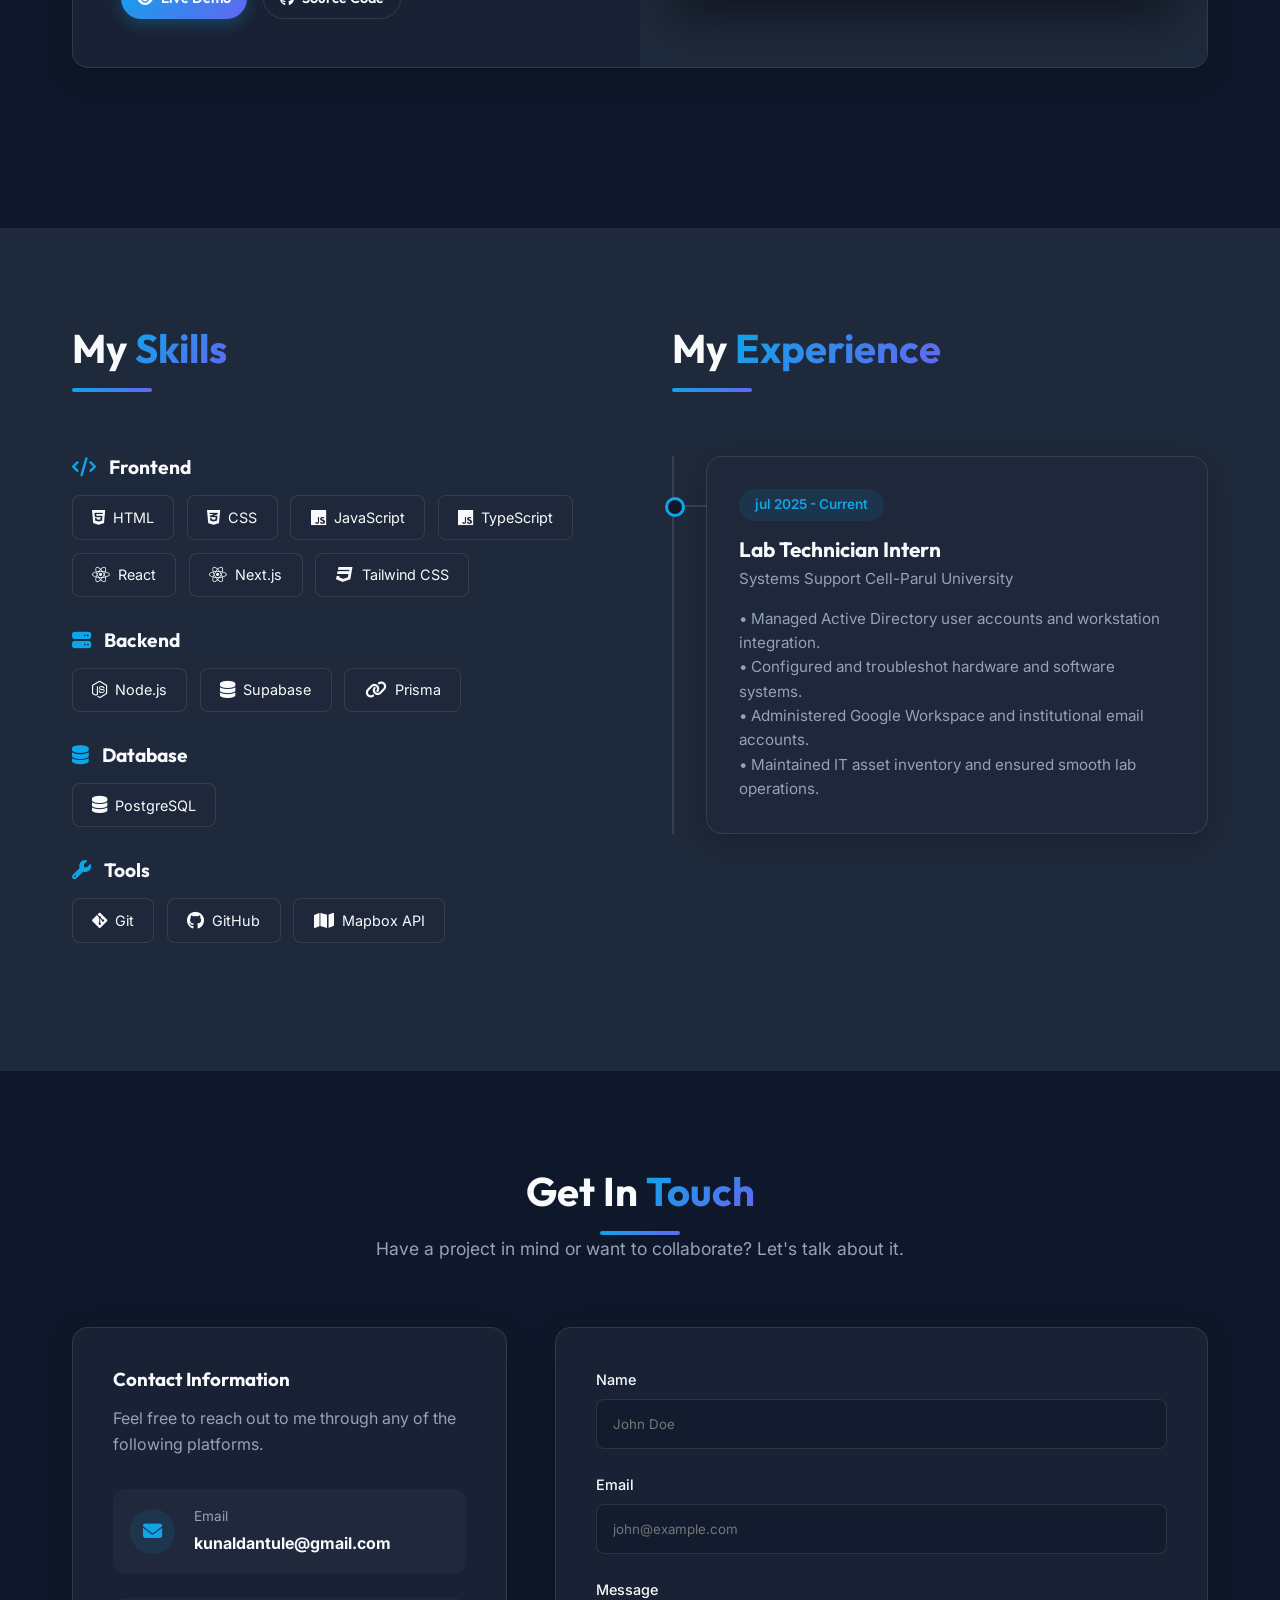
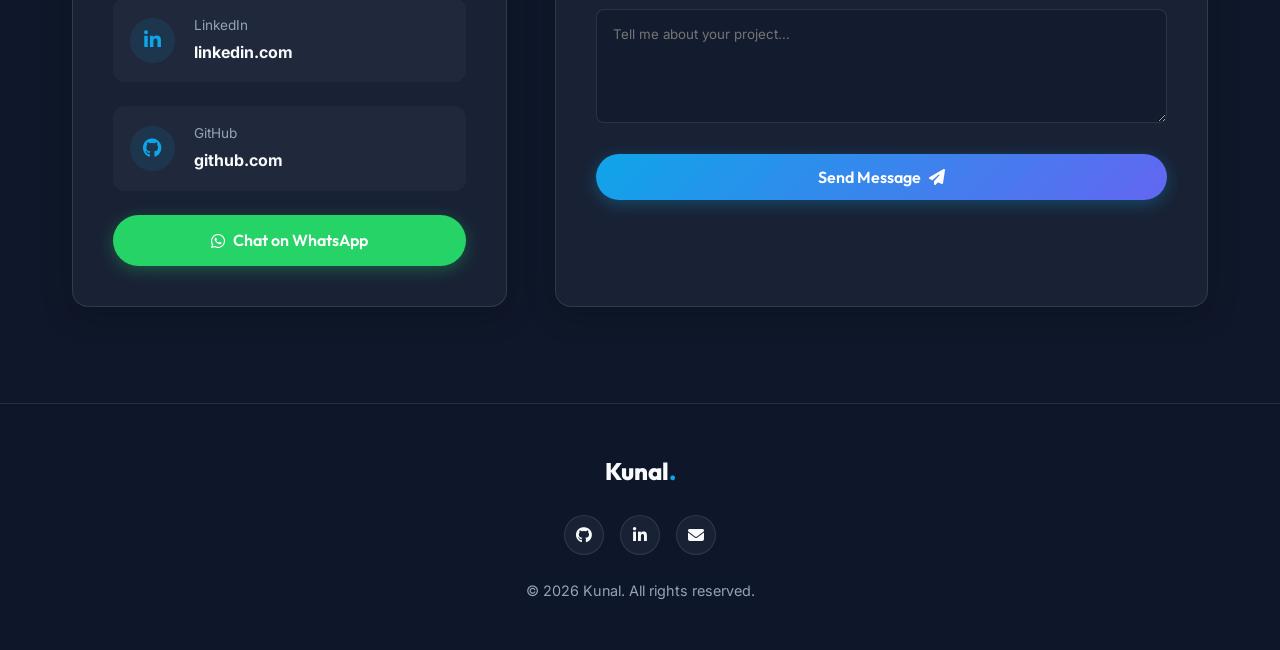
==== commit a09736a4: "resume added" ====
--- a/index.html
+++ b/index.html
@@ -52,10 +52,11 @@
                 <div class="hero-cta">
                     <a href="#projects" class="btn btn-primary">View My Work <i class="fa-solid fa-arrow-right"></i></a>
                     <a href="#contact" class="btn btn-secondary">Hire Me</a>
+                    <a href="Kunal_Dantule_Resume.pdf" target="_blank" class="btn btn-secondary">Download Resume <i class="fa-solid fa-download"></i></a>
                 </div>
             </div>
             <div class="hero-image reveal-right">
-                <img src="photo.jpg" alt="Kunal photo" class="hero-profile-image">
+                <img src="KUNAL.jpeg" alt="Kunal photo" class="hero-profile-image">
             </div>
         </div>
         <div class="scroll-indicator">
--- a/css/style.css
+++ b/css/style.css
@@ -132,6 +132,7 @@
     cursor: pointer;
     transition: var(--transition);
     border: none;
+    white-space: nowrap;
 }
 
 .btn-primary {
@@ -324,6 +325,7 @@
 .hero-cta {
     display: flex;
     gap: 1rem;
+    flex-wrap: wrap;
 }
 
 .hero-image {
